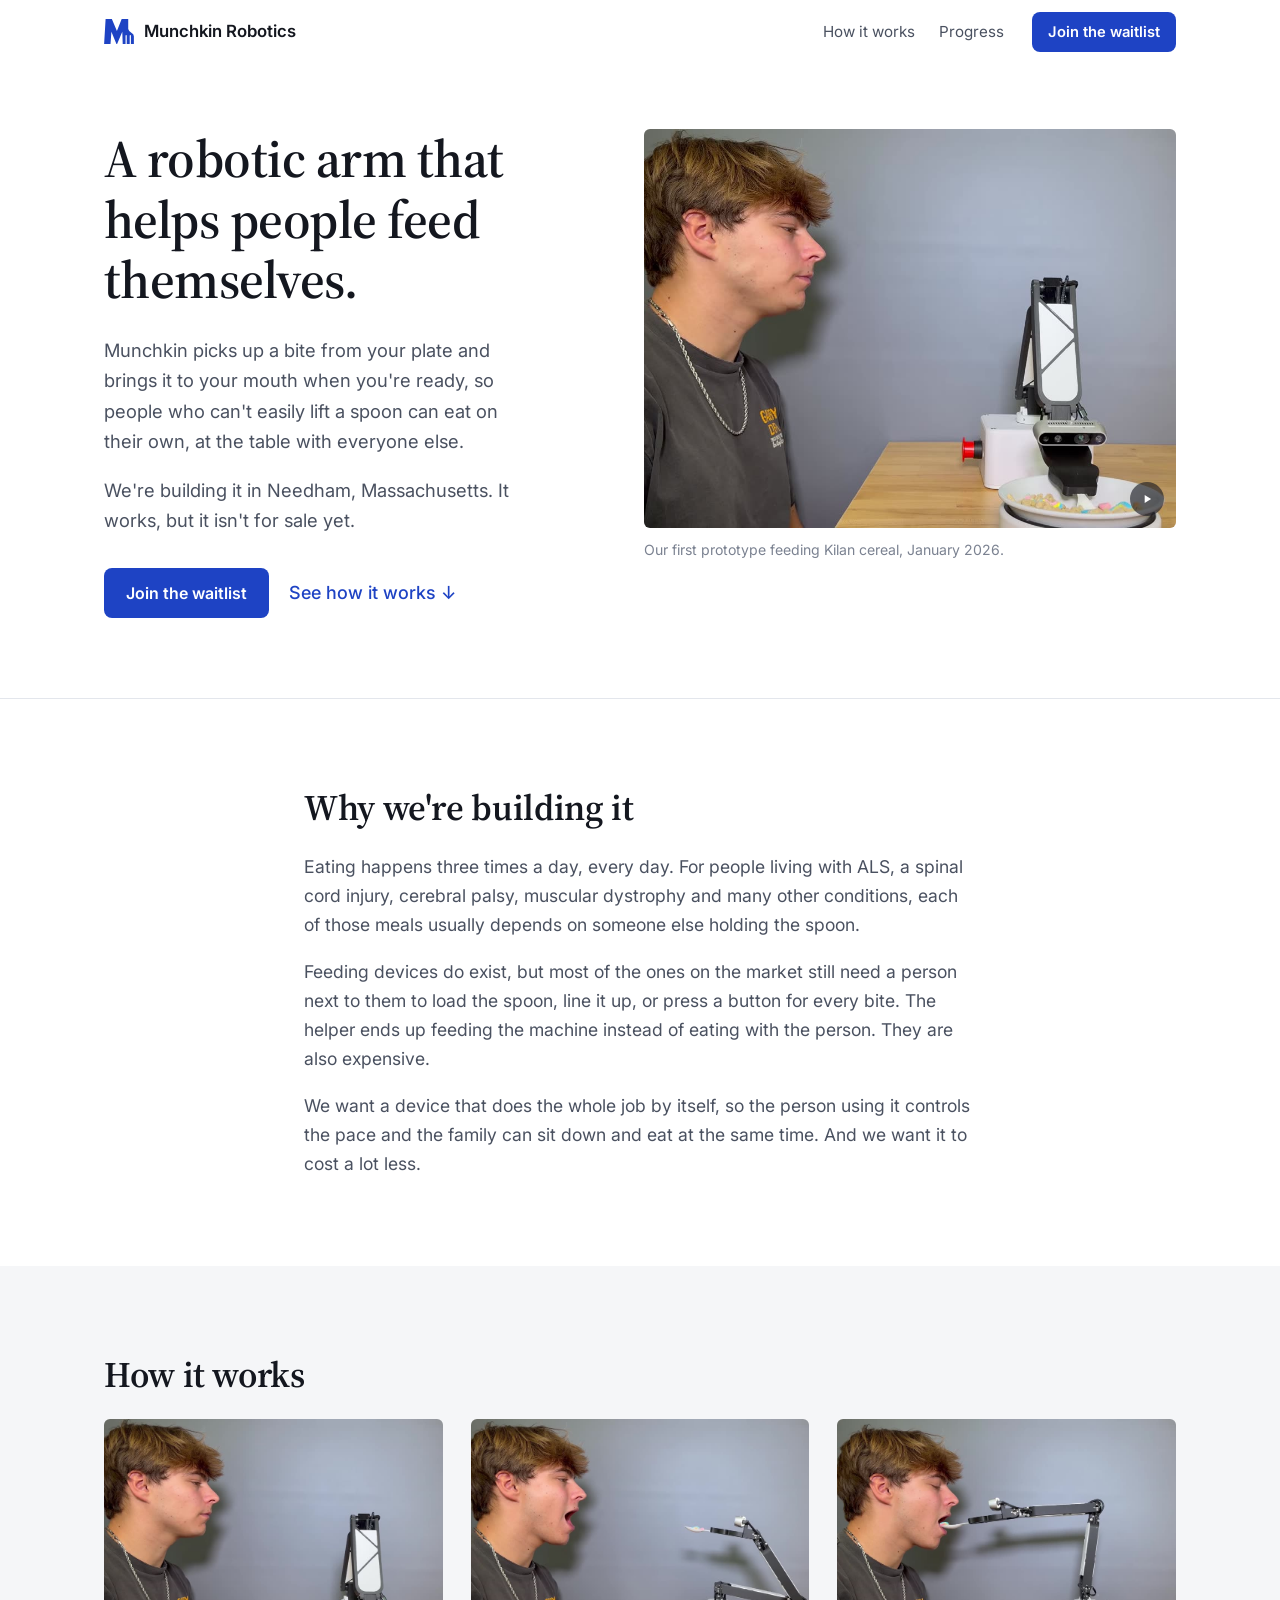
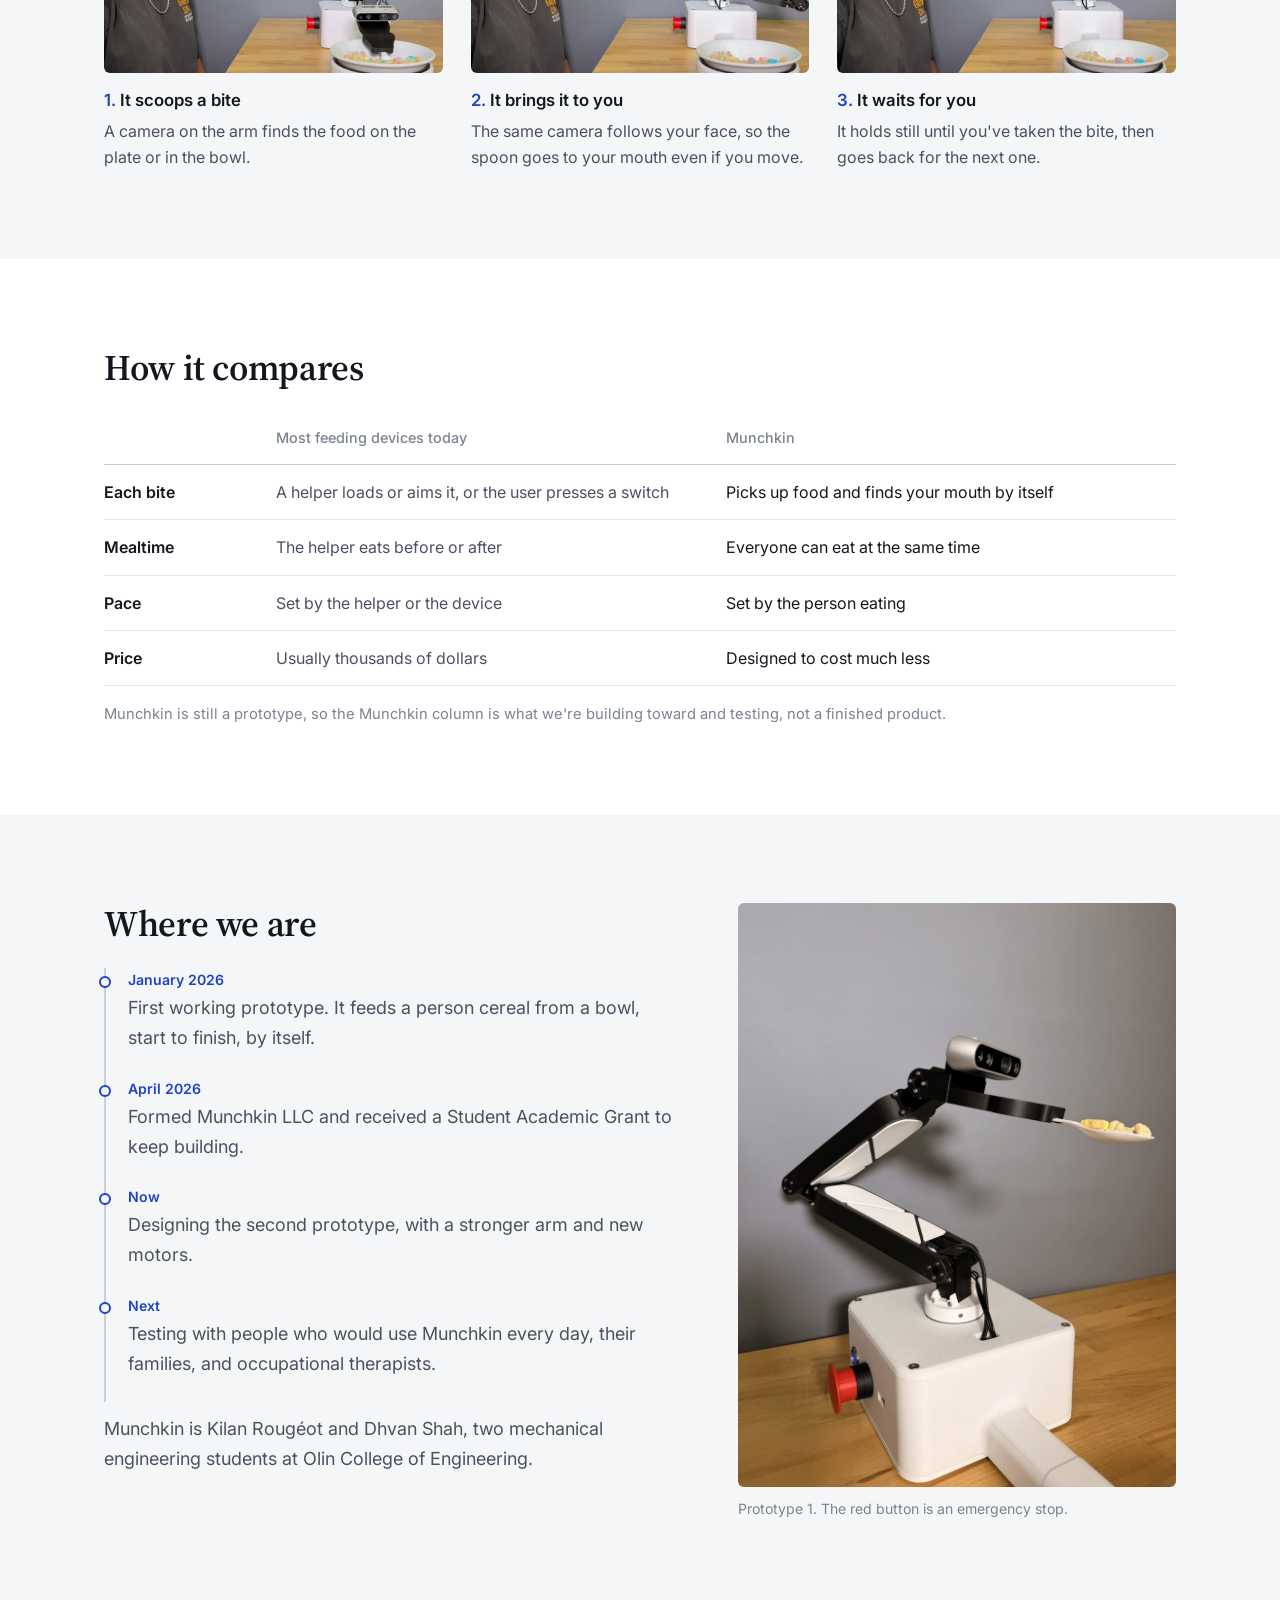
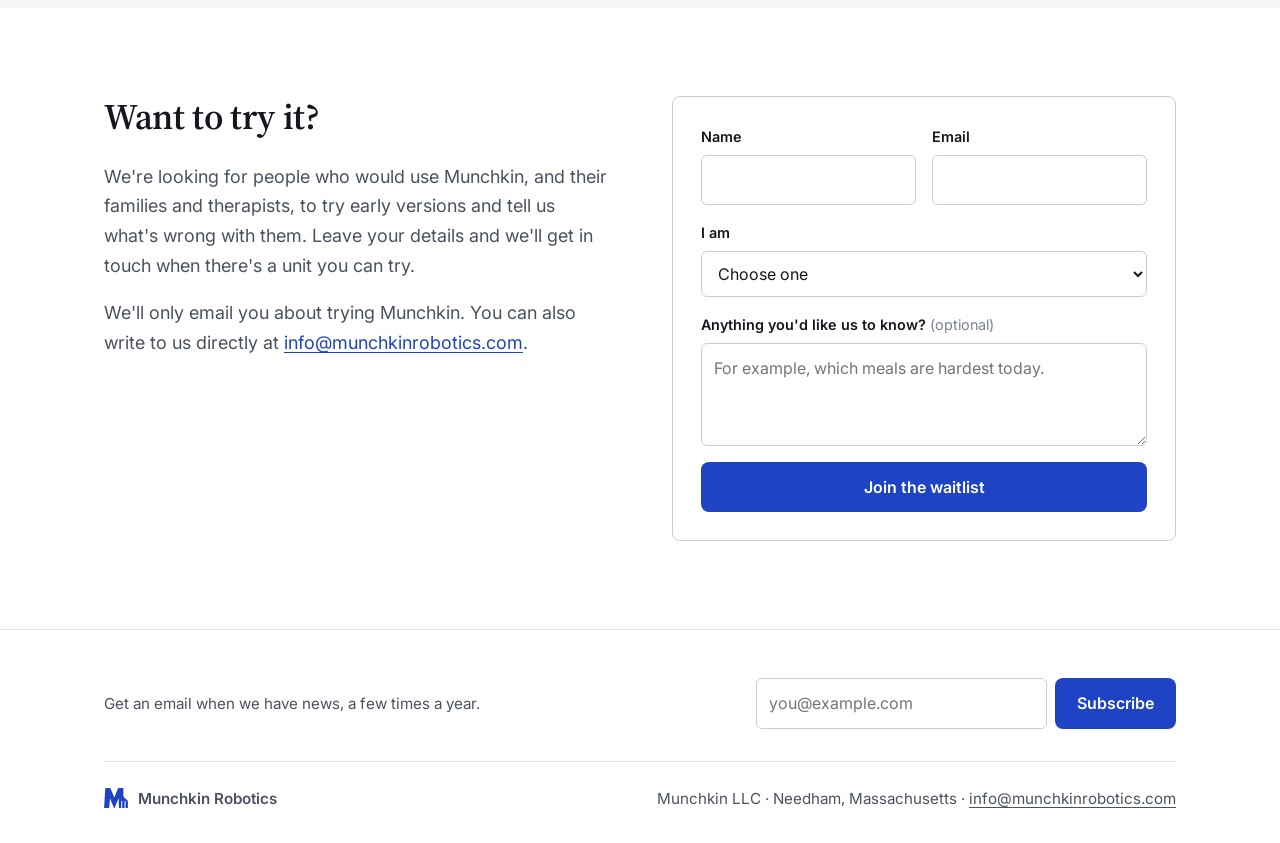
==== web2/index.html @ 0dcb7b95 "Add /web2 preview of the redesigned site for review (noindex) Co-Authored-By: Claude Opus 5.5 <norep" ====
<!DOCTYPE html>
<html lang="en">
<head>
  <meta charset="UTF-8" />
  <meta name="viewport" content="width=device-width, initial-scale=1.0" />
  <title>Munchkin Robotics — a robotic arm that helps people feed themselves</title>
  <meta name="description" content="Munchkin is a robotic feeding arm for people who can't easily lift a spoon. Two Olin College engineers are building it in Needham, MA. Join the waitlist to try an early version." />
  <link rel="canonical" href="https://munchkinrobotics.com/" />
  <meta name="robots" content="noindex, nofollow" />
  <meta name="theme-color" content="#ffffff" />
  <meta name="color-scheme" content="light only" />

  <meta property="og:type" content="website" />
  <meta property="og:site_name" content="Munchkin Robotics" />
  <meta property="og:title" content="Munchkin Robotics" />
  <meta property="og:description" content="A robotic arm that helps people with limited arm and hand movement feed themselves." />
  <meta property="og:url" content="https://munchkinrobotics.com/" />
  <meta property="og:image" content="https://munchkinrobotics.com/media/step-bite.jpg" />
  <meta name="twitter:card" content="summary_large_image" />

  <link rel="icon" type="image/svg+xml" href="../favicon-blue.svg?v=2" />
  <link rel="preconnect" href="https://fonts.googleapis.com" />
  <link rel="preconnect" href="https://fonts.gstatic.com" crossorigin />
  <link href="https://fonts.googleapis.com/css2?family=Inter:wght@400;500;600&family=Source+Serif+4:opsz,wght@8..60,600&display=swap" rel="stylesheet" />
  <link rel="stylesheet" href="styles.css?v=44bf8133" />

  <script type="application/ld+json">
  {
    "@context": "https://schema.org",
    "@type": "Organization",
    "name": "Munchkin Robotics",
    "legalName": "Munchkin LLC",
    "url": "https://munchkinrobotics.com/",
    "logo": "https://munchkinrobotics.com/favicon-blue.svg",
    "email": "info@munchkinrobotics.com",
    "address": { "@type": "PostalAddress", "addressLocality": "Needham", "addressRegion": "MA", "addressCountry": "US" },
    "description": "Munchkin Robotics is building a robotic feeding arm for people with limited arm and hand movement."
  }
  </script>
</head>
<body>
  <a class="skip" href="#main">Skip to content</a>

  <header class="nav" id="nav">
    <div class="wrap nav-inner">
      <a href="#top" class="brand" aria-label="Munchkin Robotics, home">
        <span class="brand-mark" aria-hidden="true"></span>
        <span class="brand-name">Munchkin Robotics</span>
      </a>
      <nav class="nav-links" aria-label="Main">
        <a href="#how">How it works</a>
        <a href="#progress">Progress</a>
      </nav>
      <a href="#waitlist" class="btn btn-primary btn-sm nav-cta">Join the waitlist</a>
      <button class="menu-btn" id="menuBtn" type="button" aria-label="Open menu" aria-expanded="false" aria-controls="mobileMenu">
        <span></span><span></span>
      </button>
    </div>
  </header>
  <div class="mobile-menu" id="mobileMenu" hidden>
    <nav class="wrap" aria-label="Mobile">
      <a href="#how">How it works</a>
      <a href="#progress">Progress</a>
      <a href="#waitlist" class="btn btn-primary btn-block">Join the waitlist</a>
    </nav>
  </div>

  <main id="main">

    <section class="hero" id="top">
      <div class="wrap hero-grid">
        <div class="hero-copy">
          <h1>A robotic arm that helps people feed themselves.</h1>
          <p class="lede">Munchkin picks up a bite from your plate and brings it to your mouth when you're ready, so people who can't easily lift a spoon can eat on their own, at the table with everyone else.</p>
          <p class="lede">We're building it in Needham, Massachusetts. It works, but it isn't for sale yet.</p>
          <div class="hero-actions">
            <a href="#waitlist" class="btn btn-primary">Join the waitlist</a>
            <a href="#how" class="text-link">See how it works &darr;</a>
          </div>
        </div>
        <figure class="hero-media">
          <div class="video-frame">
            <video id="heroVideo" src="../media/hero-loop.mp4" poster="../media/hero-poster.jpg" muted loop playsinline preload="metadata" aria-label="The Munchkin prototype scooping cereal and bringing the spoon to a person's mouth"></video>
            <button class="video-toggle" id="heroToggle" type="button" aria-label="Pause video">
              <svg class="i-pause" width="14" height="14" viewBox="0 0 24 24" aria-hidden="true"><path d="M6 5h4v14H6zM14 5h4v14h-4z" fill="currentColor"/></svg>
              <svg class="i-play" width="14" height="14" viewBox="0 0 24 24" aria-hidden="true"><path d="M8 5v14l11-7z" fill="currentColor"/></svg>
            </button>
          </div>
          <figcaption>Our first prototype feeding Kilan cereal, January 2026.</figcaption>
        </figure>
      </div>
    </section>

    <section class="section section-rule" id="why">
      <div class="wrap prose">
        <h2>Why we're building it</h2>
        <p>Eating happens three times a day, every day. For people living with ALS, a spinal cord injury, cerebral palsy, muscular dystrophy and many other conditions, each of those meals usually depends on someone else holding the spoon.</p>
        <p>Feeding devices do exist, but most of the ones on the market still need a person next to them to load the spoon, line it up, or press a button for every bite. The helper ends up feeding the machine instead of eating with the person. They are also expensive.</p>
        <p>We want a device that does the whole job by itself, so the person using it controls the pace and the family can sit down and eat at the same time. And we want it to cost a lot less.</p>
      </div>
    </section>

    <section class="section section-soft" id="how">
      <div class="wrap">
        <h2>How it works</h2>
        <ol class="steps">
          <li>
            <img src="../media/step-scoop.jpg" width="900" height="675" loading="lazy" alt="The arm folded over the bowl with the spoon in the cereal." />
            <h3>It scoops a bite</h3>
            <p>A camera on the arm finds the food on the plate or in the bowl.</p>
          </li>
          <li>
            <img src="../media/step-bring.jpg" width="900" height="675" loading="lazy" alt="The arm unfolding and raising the spoon toward the person's open mouth." />
            <h3>It brings it to you</h3>
            <p>The same camera follows your face, so the spoon goes to your mouth even if you move.</p>
          </li>
          <li>
            <img src="../media/step-bite.jpg" width="900" height="675" loading="lazy" alt="The spoon held at the person's mouth while they take the bite." />
            <h3>It waits for you</h3>
            <p>It holds still until you've taken the bite, then goes back for the next one.</p>
          </li>
        </ol>
      </div>
    </section>

    <section class="section" id="compare">
      <div class="wrap">
        <h2>How it compares</h2>
        <div class="table-wrap">
          <table class="compare">
            <thead>
              <tr><th scope="col"></th><th scope="col">Most feeding devices today</th><th scope="col">Munchkin</th></tr>
            </thead>
            <tbody>
              <tr><th scope="row">Each bite</th><td data-label="Today">A helper loads or aims it, or the user presses a switch</td><td data-label="Munchkin">Picks up food and finds your mouth by itself</td></tr>
              <tr><th scope="row">Mealtime</th><td data-label="Today">The helper eats before or after</td><td data-label="Munchkin">Everyone can eat at the same time</td></tr>
              <tr><th scope="row">Pace</th><td data-label="Today">Set by the helper or the device</td><td data-label="Munchkin">Set by the person eating</td></tr>
              <tr><th scope="row">Price</th><td data-label="Today">Usually thousands of dollars</td><td data-label="Munchkin">Designed to cost much less</td></tr>
            </tbody>
          </table>
        </div>
        <p class="note">Munchkin is still a prototype, so the Munchkin column is what we're building toward and testing, not a finished product.</p>
      </div>
    </section>

    <section class="section section-soft" id="progress">
      <div class="wrap progress-grid">
        <div>
          <h2>Where we are</h2>
          <ul class="timeline">
            <li><span class="when">January 2026</span><span class="what">First working prototype. It feeds a person cereal from a bowl, start to finish, by itself.</span></li>
            <li><span class="when">April 2026</span><span class="what">Formed Munchkin LLC and received a Student Academic Grant to keep building.</span></li>
            <li><span class="when">Now</span><span class="what">Designing the second prototype, with a stronger arm and new motors.</span></li>
            <li><span class="when">Next</span><span class="what">Testing with people who would use Munchkin every day, their families, and occupational therapists.</span></li>
          </ul>
          <p class="who">Munchkin is Kilan Rougéot and Dhvan Shah, two mechanical engineering students at Olin College of Engineering.</p>
        </div>
        <figure class="progress-photo">
          <img src="../media/prototype-1.jpg" width="900" height="1200" loading="lazy" alt="The first Munchkin prototype: a white base with a red stop button and a black folding arm holding a spoon of cereal." />
          <figcaption>Prototype 1. The red button is an emergency stop.</figcaption>
        </figure>
      </div>
    </section>

    <section class="section" id="waitlist">
      <div class="wrap waitlist-grid">
        <div class="waitlist-copy">
          <h2>Want to try it?</h2>
          <p>We're looking for people who would use Munchkin, and their families and therapists, to try early versions and tell us what's wrong with them. Leave your details and we'll get in touch when there's a unit you can try.</p>
          <p>We'll only email you about trying Munchkin. You can also write to us directly at <a href="mailto:info@munchkinrobotics.com">info@munchkinrobotics.com</a>.</p>
        </div>
        <form class="form form-card js-form" action="https://formspree.io/f/xoevbzvy" method="POST" data-success="Thanks, you're on the list. We'll be in touch when there's a unit you can try.">
          <input type="hidden" name="form" value="Waitlist" />
          <input type="hidden" name="_subject" value="Munchkin waitlist signup" />
          <input type="text" name="_gotcha" class="hp" tabindex="-1" autocomplete="off" aria-hidden="true" />
          <div class="field-row">
            <div class="field">
              <label for="wl-name">Name</label>
              <input id="wl-name" name="name" type="text" autocomplete="name" required />
            </div>
            <div class="field">
              <label for="wl-email">Email</label>
              <input id="wl-email" name="email" type="email" autocomplete="email" required />
            </div>
          </div>
          <div class="field">
            <label for="wl-role">I am</label>
            <select id="wl-role" name="role" required>
              <option value="" disabled selected>Choose one</option>
              <option>Someone who would use Munchkin</option>
              <option>A family member or caregiver</option>
              <option>A clinician or therapist</option>
              <option>Other</option>
            </select>
          </div>
          <div class="field">
            <label for="wl-note">Anything you'd like us to know? <span class="optional">(optional)</span></label>
            <textarea id="wl-note" name="note" rows="3" placeholder="For example, which meals are hardest today."></textarea>
          </div>
          <button type="submit" class="btn btn-primary btn-block">Join the waitlist</button>
          <p class="form-error" role="alert" hidden>Something went wrong. Please try again, or email us at <a href="mailto:info@munchkinrobotics.com">info@munchkinrobotics.com</a>.</p>
        </form>
      </div>
    </section>

  </main>

  <footer class="footer">
    <div class="wrap">
      <div class="newsletter">
        <p class="newsletter-text">Get an email when we have news, a few times a year.</p>
        <form class="newsletter-form js-form" action="https://formspree.io/f/mgavqbvd" method="POST" data-success="Thanks, you're subscribed.">
          <input type="hidden" name="form" value="Newsletter" />
          <input type="hidden" name="_subject" value="Munchkin newsletter signup" />
          <input type="text" name="_gotcha" class="hp" tabindex="-1" autocomplete="off" aria-hidden="true" />
          <label for="nl-email" class="sr-only">Email address</label>
          <input id="nl-email" name="email" type="email" autocomplete="email" placeholder="you@example.com" required />
          <button type="submit" class="btn btn-primary">Subscribe</button>
          <p class="form-error" role="alert" hidden>Something went wrong. Please try again.</p>
        </form>
      </div>
      <div class="footer-bottom">
        <a href="#top" class="brand brand-footer" aria-label="Back to top">
          <span class="brand-mark" aria-hidden="true"></span>
          <span class="brand-name">Munchkin Robotics</span>
        </a>
        <p>Munchkin LLC &middot; Needham, Massachusetts &middot; <a href="mailto:info@munchkinrobotics.com">info@munchkinrobotics.com</a></p>
      </div>
    </div>
  </footer>

  <script src="script.js?v=1e1c16ef"></script>
</body>
</html>
---- web2/styles.css ----
/* Munchkin Robotics: plain, editorial, one blue */

:root {
  --bg: #ffffff;
  --bg-soft: #f5f6f8;
  --ink: #14171f;
  --ink-dim: #4a5160;
  --ink-faint: #7b8291;
  --blue: #1e43c4;
  --blue-hover: #18379f;
  --line: #e3e6ec;
  --line-strong: #c9ced8;
  --wrap: 1120px;
  --serif: "Source Serif 4", Georgia, "Times New Roman", serif;
  color-scheme: light;
}

*, *::before, *::after { box-sizing: border-box; }
html { scroll-behavior: smooth; scroll-padding-top: 72px; }
@media (prefers-reduced-motion: reduce) { html { scroll-behavior: auto; } }

body {
  margin: 0; background: var(--bg); color: var(--ink);
  font-family: Inter, system-ui, -apple-system, "Segoe UI", Roboto, sans-serif;
  font-size: 18px; line-height: 1.65; -webkit-font-smoothing: antialiased;
}
img, video { display: block; max-width: 100%; height: auto; }
a { color: var(--blue); text-underline-offset: 3px; }
p { margin: 0 0 1em; }
p:last-child { margin-bottom: 0; }
h1, h2, h3 { margin: 0; font-weight: 600; color: var(--ink); }
h1, h2 { font-family: var(--serif); letter-spacing: -0.01em; line-height: 1.15; }
h1 { font-size: clamp(2.2rem, 4.4vw, 3.3rem); margin-bottom: 24px; }
h2 { font-size: clamp(1.7rem, 3vw, 2.25rem); margin-bottom: 24px; }
h3 { font-size: 1.05rem; line-height: 1.35; margin: 16px 0 6px; }

.wrap { max-width: var(--wrap); margin: 0 auto; padding: 0 24px; }
@media (max-width: 600px) { .wrap { padding: 0 16px; } }

.hp { display: none !important; }
.sr-only { position: absolute !important; width: 1px; height: 1px; overflow: hidden; clip: rect(0 0 0 0); white-space: nowrap; }
.skip { position: absolute; left: 16px; top: -60px; z-index: 100; background: var(--blue); color: #fff; padding: 10px 16px; border-radius: 6px; }
.skip:focus { top: 12px; }
:focus-visible { outline: 3px solid var(--blue); outline-offset: 3px; border-radius: 4px; }

/* Buttons */
.btn {
  display: inline-flex; align-items: center; justify-content: center;
  padding: 12px 22px; border-radius: 8px; border: 0;
  font: inherit; font-size: 1rem; font-weight: 600; text-decoration: none; white-space: nowrap;
  cursor: pointer; transition: background .15s;
}
.btn-primary { background: var(--blue); color: #fff; }
.btn-primary:hover { background: var(--blue-hover); }
.btn-sm { padding: 8px 16px; font-size: .92rem; }
.btn-block { width: 100%; }
.btn[disabled] { opacity: .6; cursor: progress; }
.text-link { font-weight: 500; text-decoration: none; }
.text-link:hover { text-decoration: underline; }

/* Nav */
.nav { position: sticky; top: 0; z-index: 50; background: rgba(255, 255, 255, .94); border-bottom: 1px solid transparent; transition: border-color .2s; }
.nav.scrolled { border-bottom-color: var(--line); }
.nav-inner { display: flex; align-items: center; gap: 28px; height: 64px; }
.nav-links { display: flex; gap: 24px; margin-left: auto; }
.nav-links a { color: var(--ink-dim); text-decoration: none; font-size: .95rem; white-space: nowrap; }
.nav-links a:hover { color: var(--ink); }
@media (max-width: 760px) { .nav-links { display: none; } .nav-cta { margin-left: auto; } }
.brand { display: inline-flex; align-items: center; gap: 10px; color: var(--ink); text-decoration: none; }
.brand-mark { width: 30px; height: 25px; background: var(--blue); -webkit-mask: url(../logo.svg?v=2) center / contain no-repeat; mask: url(../logo.svg?v=2) center / contain no-repeat; }
.brand-name { font-weight: 600; font-size: 1.05rem; white-space: nowrap; }

/* Hero */
.hero { padding: 64px 0 80px; }
.hero-grid { display: grid; grid-template-columns: 1fr 1.1fr; gap: 56px; align-items: start; }
.lede { font-size: 1.15rem; color: var(--ink-dim); max-width: 36ch; }
.hero-actions { display: flex; flex-wrap: wrap; align-items: center; gap: 20px; margin-top: 32px; }
.hero-media { margin: 0; }
.video-frame { position: relative; border-radius: 6px; overflow: hidden; background: var(--bg-soft); aspect-ratio: 4 / 3; }
.video-frame video { width: 100%; height: 100%; object-fit: cover; }
figcaption { font-size: .88rem; color: var(--ink-faint); margin-top: 10px; }
.video-toggle {
  position: absolute; right: 12px; bottom: 12px; width: 34px; height: 34px; border-radius: 50%; border: 0;
  display: grid; place-items: center; cursor: pointer; background: rgba(20, 23, 31, .6); color: #fff;
}
.video-toggle .i-play { display: none; }
.video-toggle.paused .i-play { display: block; }
.video-toggle.paused .i-pause { display: none; }
@media (max-width: 900px) {
  .hero { padding: 32px 0 56px; }
  .hero-grid { grid-template-columns: 1fr; gap: 32px; }
  .lede { max-width: none; }
}

/* Sections */
.section { padding: 88px 0; }
.section-soft { background: var(--bg-soft); }
.section-rule { border-top: 1px solid var(--line); }
.prose { max-width: 720px; }
.prose p { color: var(--ink-dim); font-size: 1.1rem; }
.note { font-size: .92rem; color: var(--ink-faint); margin-top: 16px; }
@media (max-width: 600px) { .section { padding: 60px 0; } }

/* Steps */
.steps { list-style: none; margin: 0; padding: 0; display: grid; grid-template-columns: repeat(3, 1fr); gap: 28px; counter-reset: step; }
.steps li { counter-increment: step; }
.steps img { border-radius: 6px; aspect-ratio: 4 / 3; object-fit: cover; width: 100%; }
.steps h3::before { content: counter(step) ". "; color: var(--blue); }
.steps p { color: var(--ink-dim); font-size: 1rem; }
@media (max-width: 860px) { .steps { grid-template-columns: 1fr; gap: 36px; } }

/* Comparison table */
.table-wrap { overflow-x: auto; }
.compare { width: 100%; border-collapse: collapse; font-size: 1rem; min-width: 560px; }
.compare th, .compare td { text-align: left; vertical-align: top; padding: 14px 16px 14px 0; border-bottom: 1px solid var(--line); }
.compare thead th { font-size: .9rem; color: var(--ink-faint); font-weight: 500; border-bottom-color: var(--line-strong); }
.compare tbody th { font-weight: 600; width: 16%; }
.compare td { color: var(--ink-dim); width: 42%; }
.compare td:last-child { color: var(--ink); }

/* Progress */
.progress-grid { display: grid; grid-template-columns: 1.3fr 1fr; gap: 64px; align-items: start; }
.timeline { list-style: none; margin: 0; padding: 0; border-left: 2px solid var(--line-strong); }
.timeline li { display: grid; gap: 2px; padding: 0 0 24px 22px; position: relative; }
.timeline li::before { content: ""; position: absolute; left: -7px; top: 8px; width: 12px; height: 12px; border-radius: 50%; background: var(--bg-soft); border: 2px solid var(--blue); }
.timeline .when { font-size: .88rem; font-weight: 600; color: var(--blue); }
.timeline .what { color: var(--ink-dim); }
.who { margin-top: 12px; color: var(--ink-dim); }
.progress-photo { margin: 0; }
.progress-photo img { border-radius: 6px; width: 100%; }
@media (max-width: 860px) { .progress-grid { grid-template-columns: 1fr; gap: 40px; } .progress-photo { max-width: 420px; } }

/* Waitlist */
.waitlist-grid { display: grid; grid-template-columns: 1fr 1fr; gap: 64px; align-items: start; }
.waitlist-copy p { color: var(--ink-dim); }
.form-card { border: 1px solid var(--line-strong); border-radius: 8px; padding: 28px; }
@media (max-width: 860px) { .waitlist-grid { grid-template-columns: 1fr; gap: 32px; } }
@media (max-width: 600px) { .form-card { padding: 20px 16px; } }

/* Forms */
.form { display: grid; gap: 16px; }
.field-row { display: grid; grid-template-columns: 1fr 1fr; gap: 16px; }
@media (max-width: 600px) { .field-row { grid-template-columns: 1fr; } }
.field { display: grid; gap: 6px; }
.field label { font-size: .9rem; font-weight: 600; }
.optional { font-weight: 400; color: var(--ink-faint); }
.form input:not(.hp), .form select, .form textarea, .newsletter-form input[type="email"] {
  width: 100%; font: inherit; font-size: 1rem; color: var(--ink); background: #fff;
  border: 1px solid var(--line-strong); border-radius: 6px; padding: 11px 12px;
}
.form textarea { resize: vertical; min-height: 90px; }
.form input:focus, .form select:focus, .form textarea:focus, .newsletter-form input:focus { outline: 2px solid var(--blue); outline-offset: 0; border-color: var(--blue); }
.form-error { color: #c62f2f; font-size: .95rem; }
.form-success { padding: 12px 0; }
.form-success svg { color: var(--blue); margin-bottom: 10px; }
.form-success p { font-weight: 500; }

/* Footer */
.footer { border-top: 1px solid var(--line); padding: 48px 0 32px; color: var(--ink-dim); font-size: .95rem; }
.newsletter { display: flex; flex-wrap: wrap; align-items: center; justify-content: space-between; gap: 16px 32px; padding-bottom: 32px; border-bottom: 1px solid var(--line); }
.newsletter-text { margin: 0; }
.newsletter-form { display: flex; gap: 8px; flex: 0 1 420px; flex-wrap: wrap; }
.newsletter-form input[type="email"] { flex: 1 1 200px; min-width: 0; }
.newsletter-form .form-error { flex-basis: 100%; }
.newsletter-form .form-success svg { display: none; }
.footer-bottom { display: flex; flex-wrap: wrap; justify-content: space-between; align-items: center; gap: 12px; padding-top: 24px; }
.footer-bottom p { margin: 0; }
.footer-bottom a { color: var(--ink-dim); }
.brand-footer .brand-name { font-size: .95rem; }
.brand-footer .brand-mark { width: 24px; height: 20px; }
@media (max-width: 600px) { .newsletter-form { flex-basis: 100%; } }
/* Mobile menu (phones only) */
.menu-btn, .mobile-menu { display: none; }

@media (max-width: 640px) {
  .nav-cta { display: none; }
  .nav-inner { height: 60px; gap: 12px; }
  .brand-name { white-space: nowrap; font-size: 1.05rem; }
  .brand-mark { width: 28px; height: 24px; }

  .menu-btn {
    display: grid; place-content: center; gap: 6px; margin-left: auto;
    width: 44px; height: 44px; margin-right: -8px;
    background: none; border: 0; cursor: pointer; color: var(--ink);
  }
  .menu-btn span {
    display: block; width: 22px; height: 2px; border-radius: 2px; background: currentColor;
    transition: transform .2s;
  }
  .menu-btn[aria-expanded="true"] span:first-child { transform: translateY(4px) rotate(45deg); }
  .menu-btn[aria-expanded="true"] span:last-child { transform: translateY(-4px) rotate(-45deg); }

  .mobile-menu:not([hidden]) {
    display: block; position: fixed; inset: 60px 0 0; z-index: 49;
    background: var(--bg); border-top: 1px solid var(--line);
    overflow-y: auto; animation: menu-in .18s ease-out;
  }
  .mobile-menu nav { display: grid; padding-top: 8px; padding-bottom: 32px; }
  .mobile-menu nav a:not(.btn) {
    color: var(--ink); text-decoration: none; font-size: 1.35rem; font-weight: 600;
    letter-spacing: -0.01em; padding: 18px 0; border-bottom: 1px solid var(--line);
  }
  .mobile-menu .btn { margin-top: 28px; padding: 16px 24px; }
  body.menu-open { overflow: hidden; }

}
@keyframes menu-in { from { opacity: 0; transform: translateY(-6px); } }
@media (prefers-reduced-motion: reduce) { .mobile-menu:not([hidden]) { animation: none; } .menu-btn span { transition: none; } }
@media (max-width: 600px) {
  body { font-size: 17px; }
  .hero-actions .btn { width: 100%; padding: 15px 22px; }
}
@media (max-width: 600px) {
  .compare { min-width: 0; }
  .compare thead { display: none; }
  .compare tr { display: block; padding: 14px 0; border-bottom: 1px solid var(--line); }
  .compare th, .compare td, .compare tbody th { display: block; width: auto; border: 0; padding: 2px 0; }
  .compare td::before { content: attr(data-label) ": "; font-weight: 600; color: var(--ink-faint); }
}
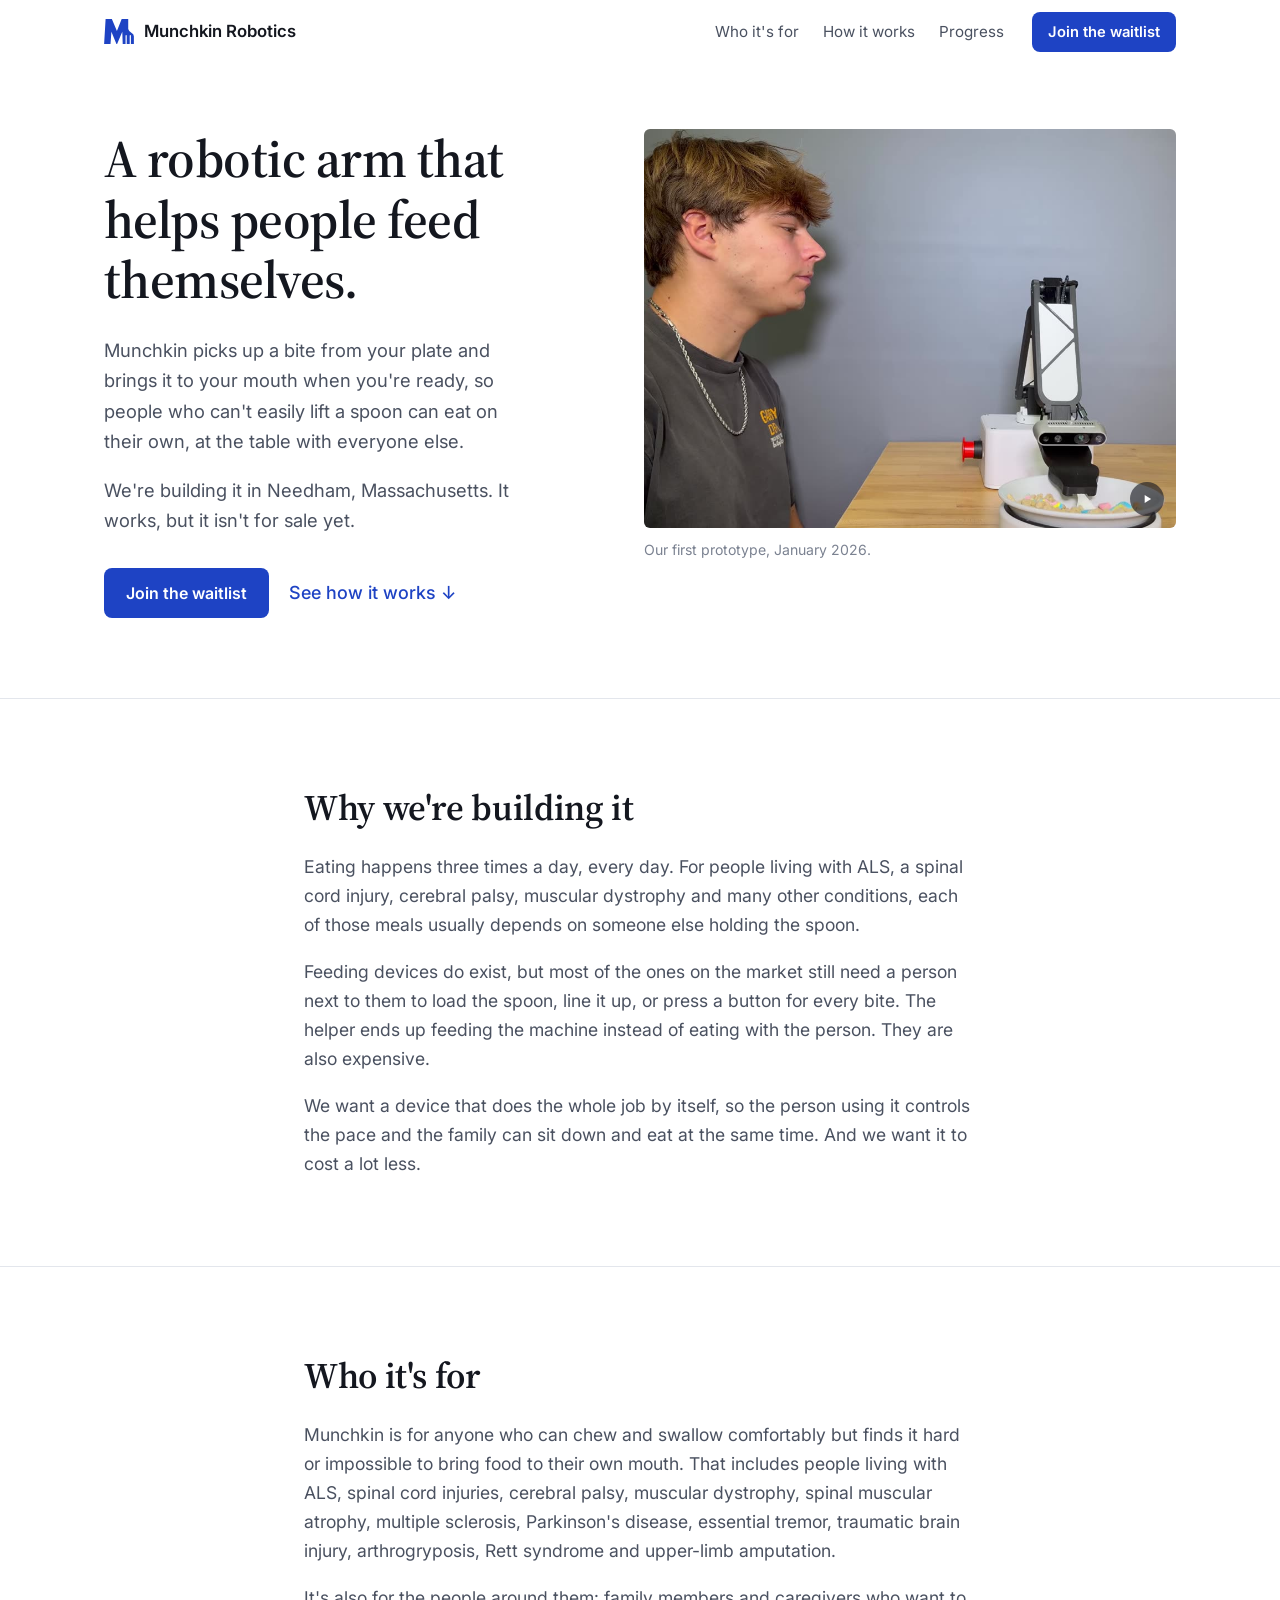
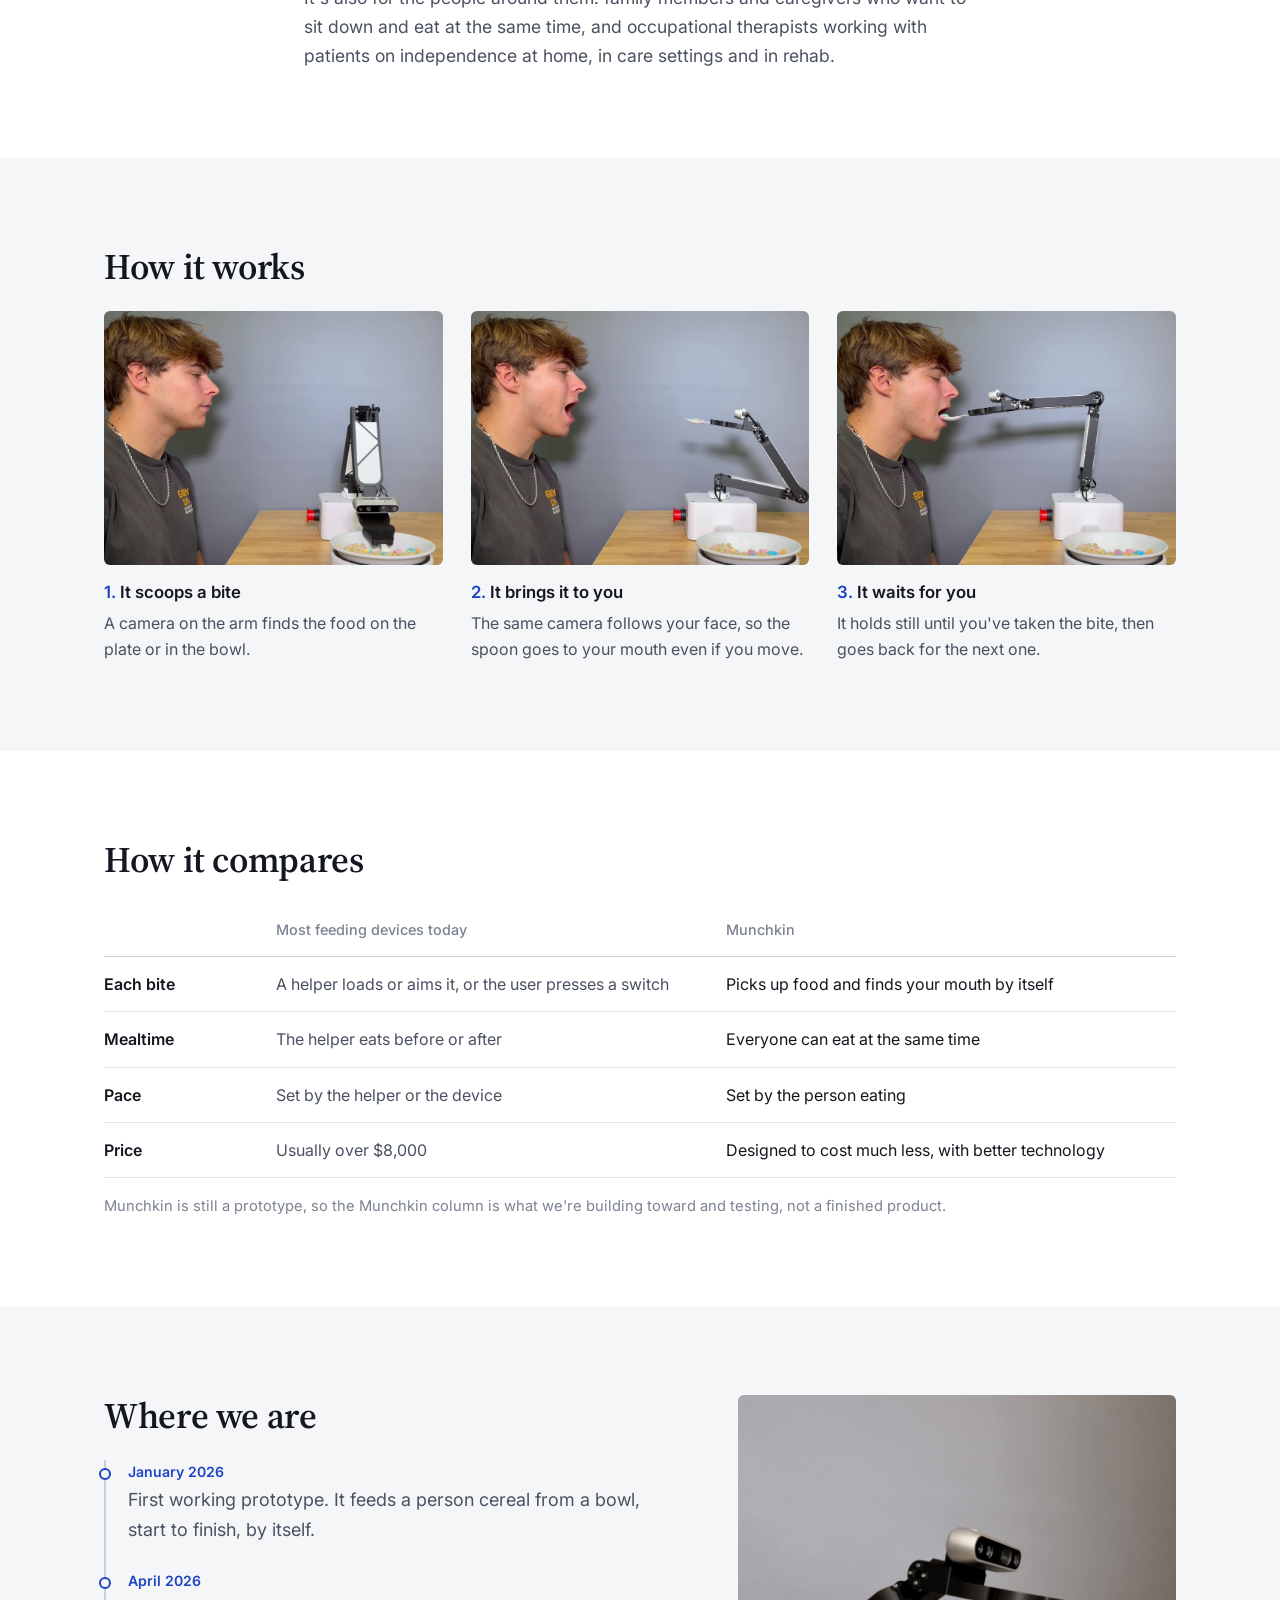
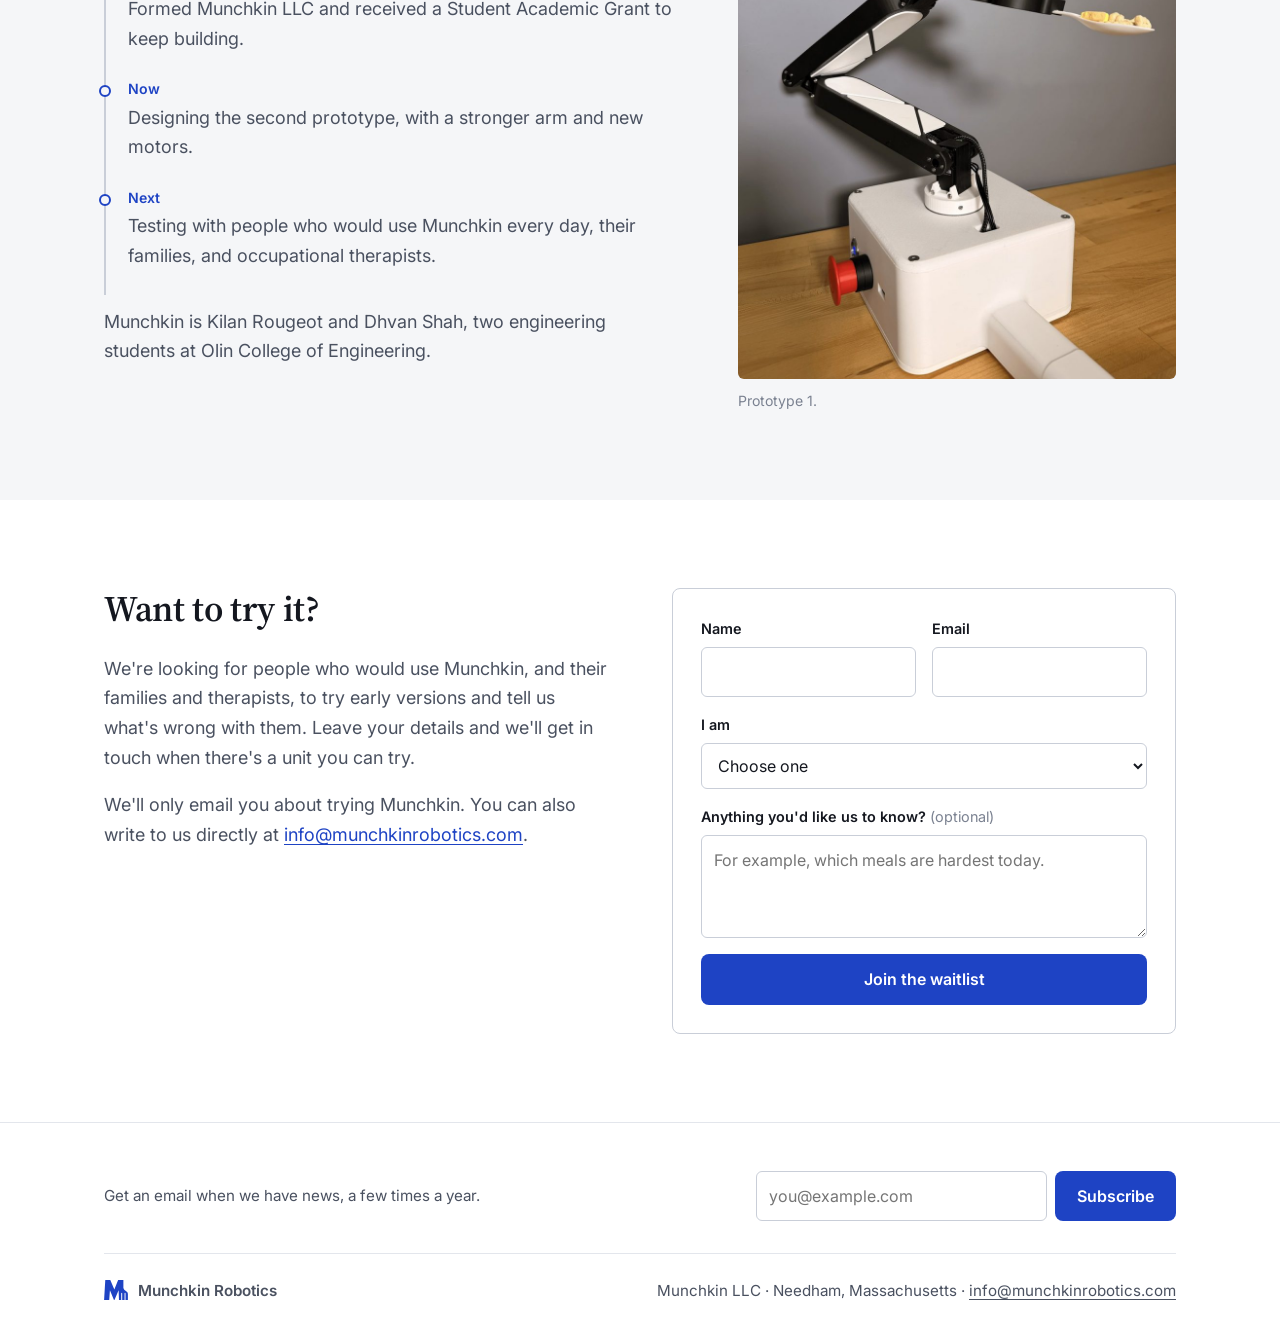
==== commit 0b33ea95: "web2: who it's for section, plainer captions, name fix, price row Co-Authored-By: Claude Opus 5.5 <n" ====
--- a/web2/index.html
+++ b/web2/index.html
@@ -48,6 +48,7 @@
         <span class="brand-name">Munchkin Robotics</span>
       </a>
       <nav class="nav-links" aria-label="Main">
+        <a href="#who">Who it's for</a>
         <a href="#how">How it works</a>
         <a href="#progress">Progress</a>
       </nav>
@@ -59,6 +60,7 @@
   </header>
   <div class="mobile-menu" id="mobileMenu" hidden>
     <nav class="wrap" aria-label="Mobile">
+      <a href="#who">Who it's for</a>
       <a href="#how">How it works</a>
       <a href="#progress">Progress</a>
       <a href="#waitlist" class="btn btn-primary btn-block">Join the waitlist</a>
@@ -86,7 +88,7 @@
               <svg class="i-play" width="14" height="14" viewBox="0 0 24 24" aria-hidden="true"><path d="M8 5v14l11-7z" fill="currentColor"/></svg>
             </button>
           </div>
-          <figcaption>Our first prototype feeding Kilan cereal, January 2026.</figcaption>
+          <figcaption>Our first prototype, January 2026.</figcaption>
         </figure>
       </div>
     </section>
@@ -97,6 +99,14 @@
         <p>Eating happens three times a day, every day. For people living with ALS, a spinal cord injury, cerebral palsy, muscular dystrophy and many other conditions, each of those meals usually depends on someone else holding the spoon.</p>
         <p>Feeding devices do exist, but most of the ones on the market still need a person next to them to load the spoon, line it up, or press a button for every bite. The helper ends up feeding the machine instead of eating with the person. They are also expensive.</p>
         <p>We want a device that does the whole job by itself, so the person using it controls the pace and the family can sit down and eat at the same time. And we want it to cost a lot less.</p>
+      </div>
+    </section>
+
+    <section class="section section-rule" id="who">
+      <div class="wrap prose">
+        <h2>Who it's for</h2>
+        <p>Munchkin is for anyone who can chew and swallow comfortably but finds it hard or impossible to bring food to their own mouth. That includes people living with ALS, spinal cord injuries, cerebral palsy, muscular dystrophy, spinal muscular atrophy, multiple sclerosis, Parkinson's disease, essential tremor, traumatic brain injury, arthrogryposis, Rett syndrome and upper-limb amputation.</p>
+        <p>It's also for the people around them: family members and caregivers who want to sit down and eat at the same time, and occupational therapists working with patients on independence at home, in care settings and in rehab.</p>
       </div>
     </section>
 
@@ -135,7 +145,7 @@
               <tr><th scope="row">Each bite</th><td data-label="Today">A helper loads or aims it, or the user presses a switch</td><td data-label="Munchkin">Picks up food and finds your mouth by itself</td></tr>
               <tr><th scope="row">Mealtime</th><td data-label="Today">The helper eats before or after</td><td data-label="Munchkin">Everyone can eat at the same time</td></tr>
               <tr><th scope="row">Pace</th><td data-label="Today">Set by the helper or the device</td><td data-label="Munchkin">Set by the person eating</td></tr>
-              <tr><th scope="row">Price</th><td data-label="Today">Usually thousands of dollars</td><td data-label="Munchkin">Designed to cost much less</td></tr>
+              <tr><th scope="row">Price</th><td data-label="Today">Usually over $8,000</td><td data-label="Munchkin">Designed to cost much less, with better technology</td></tr>
             </tbody>
           </table>
         </div>
@@ -153,11 +163,11 @@
             <li><span class="when">Now</span><span class="what">Designing the second prototype, with a stronger arm and new motors.</span></li>
             <li><span class="when">Next</span><span class="what">Testing with people who would use Munchkin every day, their families, and occupational therapists.</span></li>
           </ul>
-          <p class="who">Munchkin is Kilan Rougéot and Dhvan Shah, two mechanical engineering students at Olin College of Engineering.</p>
+          <p class="who">Munchkin is Kilan Rougeot and Dhvan Shah, two engineering students at Olin College of Engineering.</p>
         </div>
         <figure class="progress-photo">
           <img src="../media/prototype-1.jpg" width="900" height="1200" loading="lazy" alt="The first Munchkin prototype: a white base with a red stop button and a black folding arm holding a spoon of cereal." />
-          <figcaption>Prototype 1. The red button is an emergency stop.</figcaption>
+          <figcaption>Prototype 1.</figcaption>
         </figure>
       </div>
     </section>
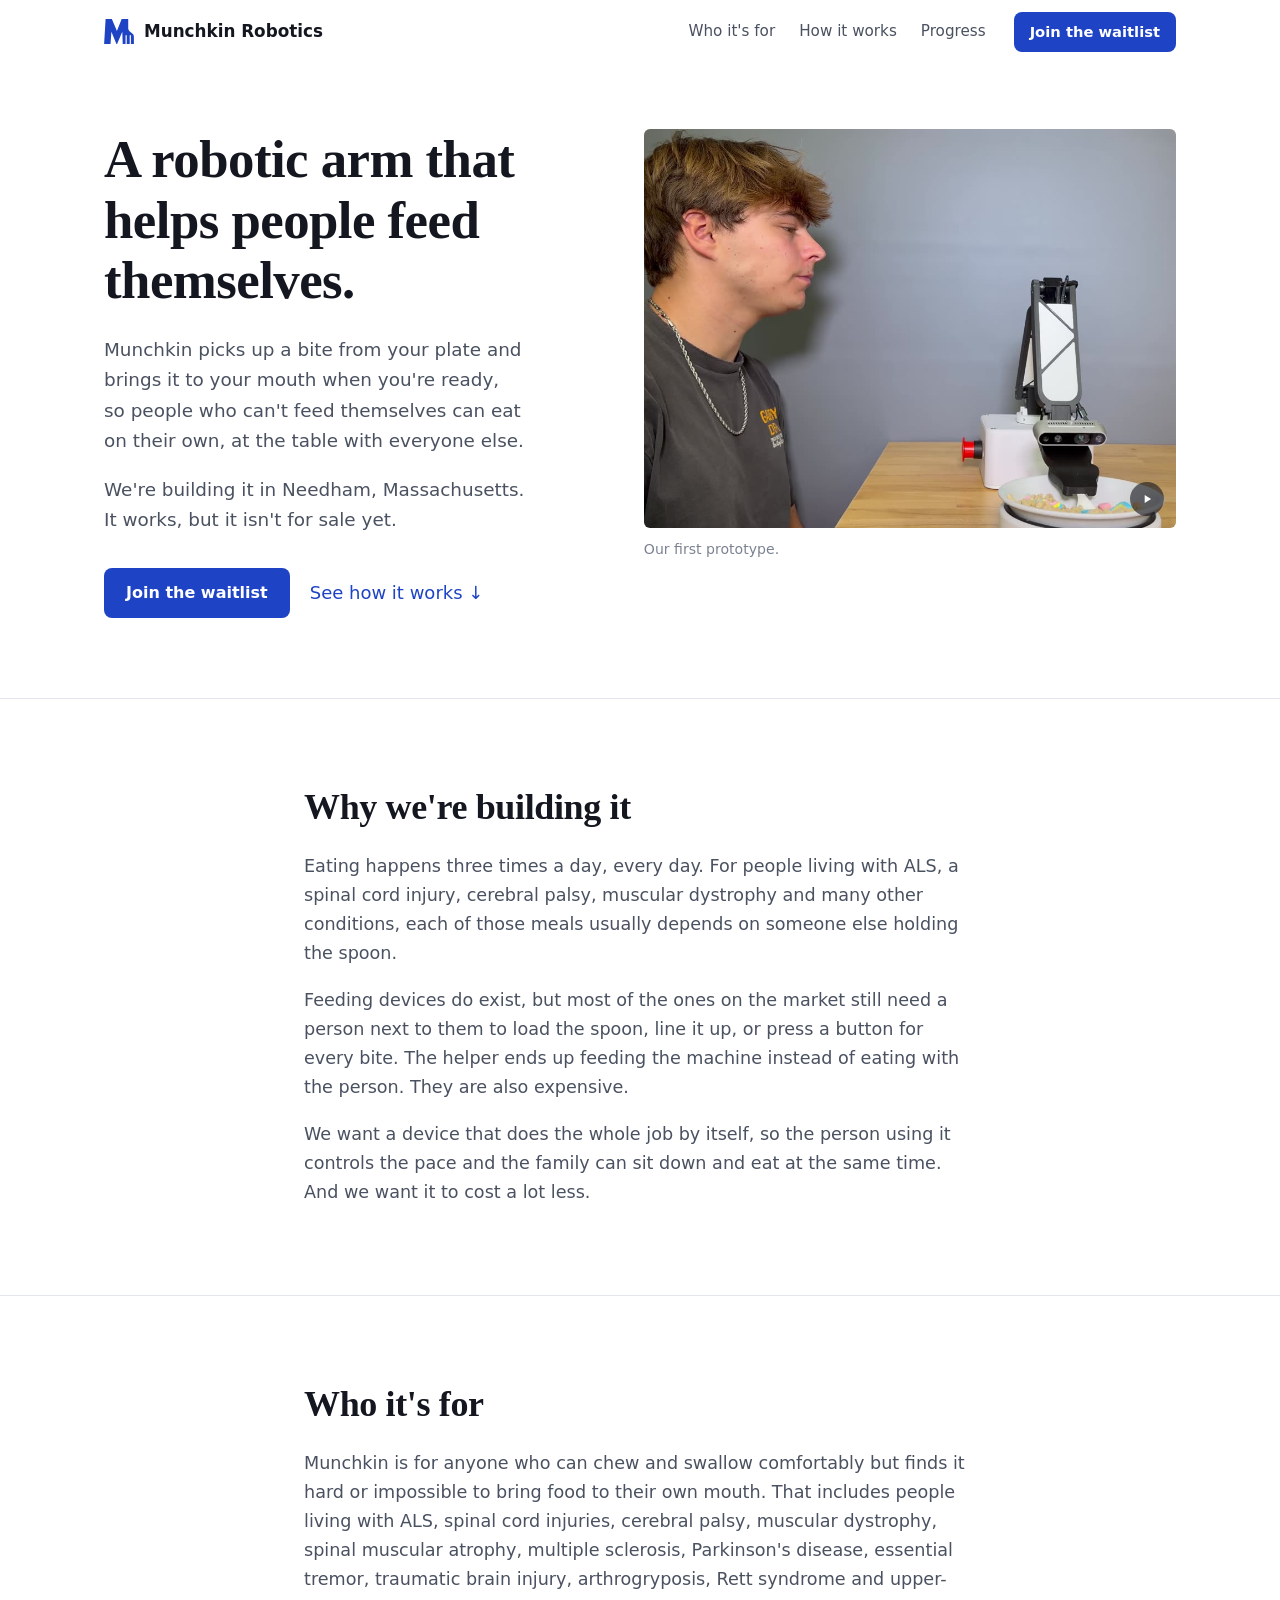
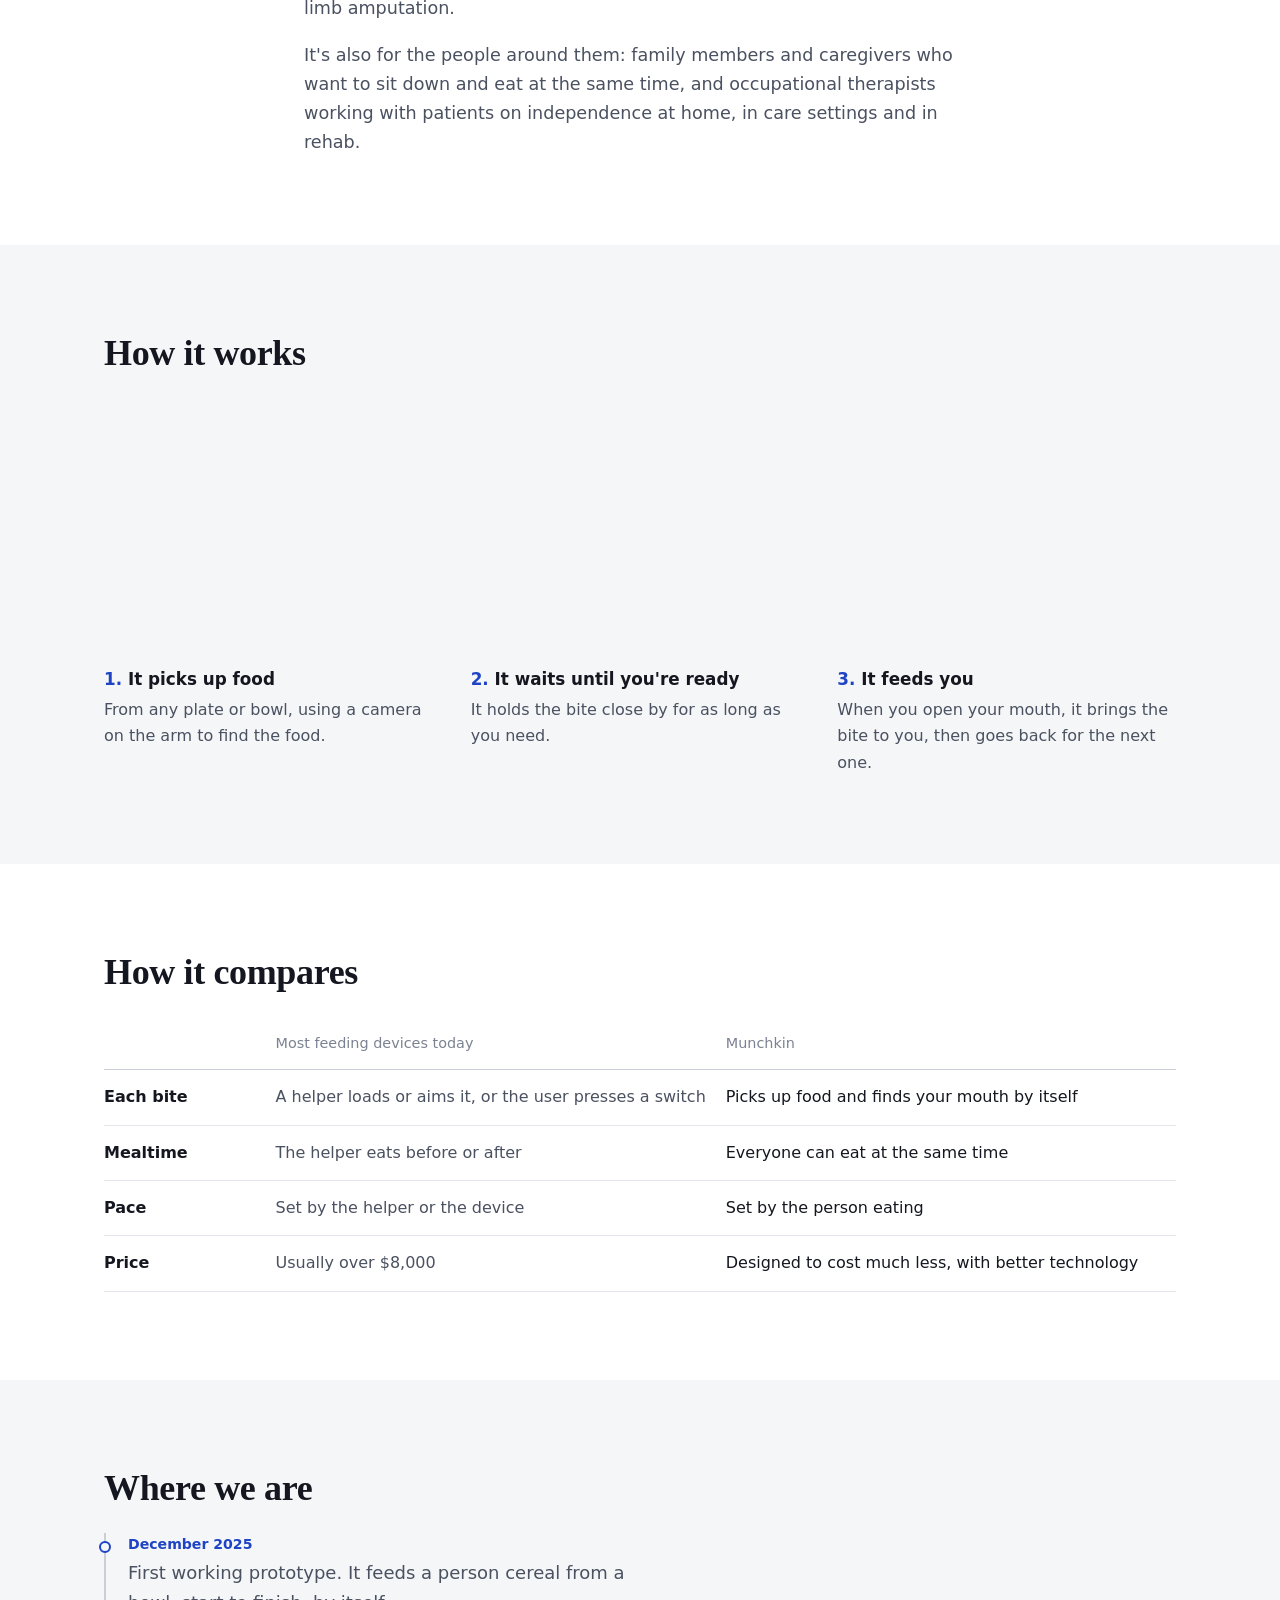
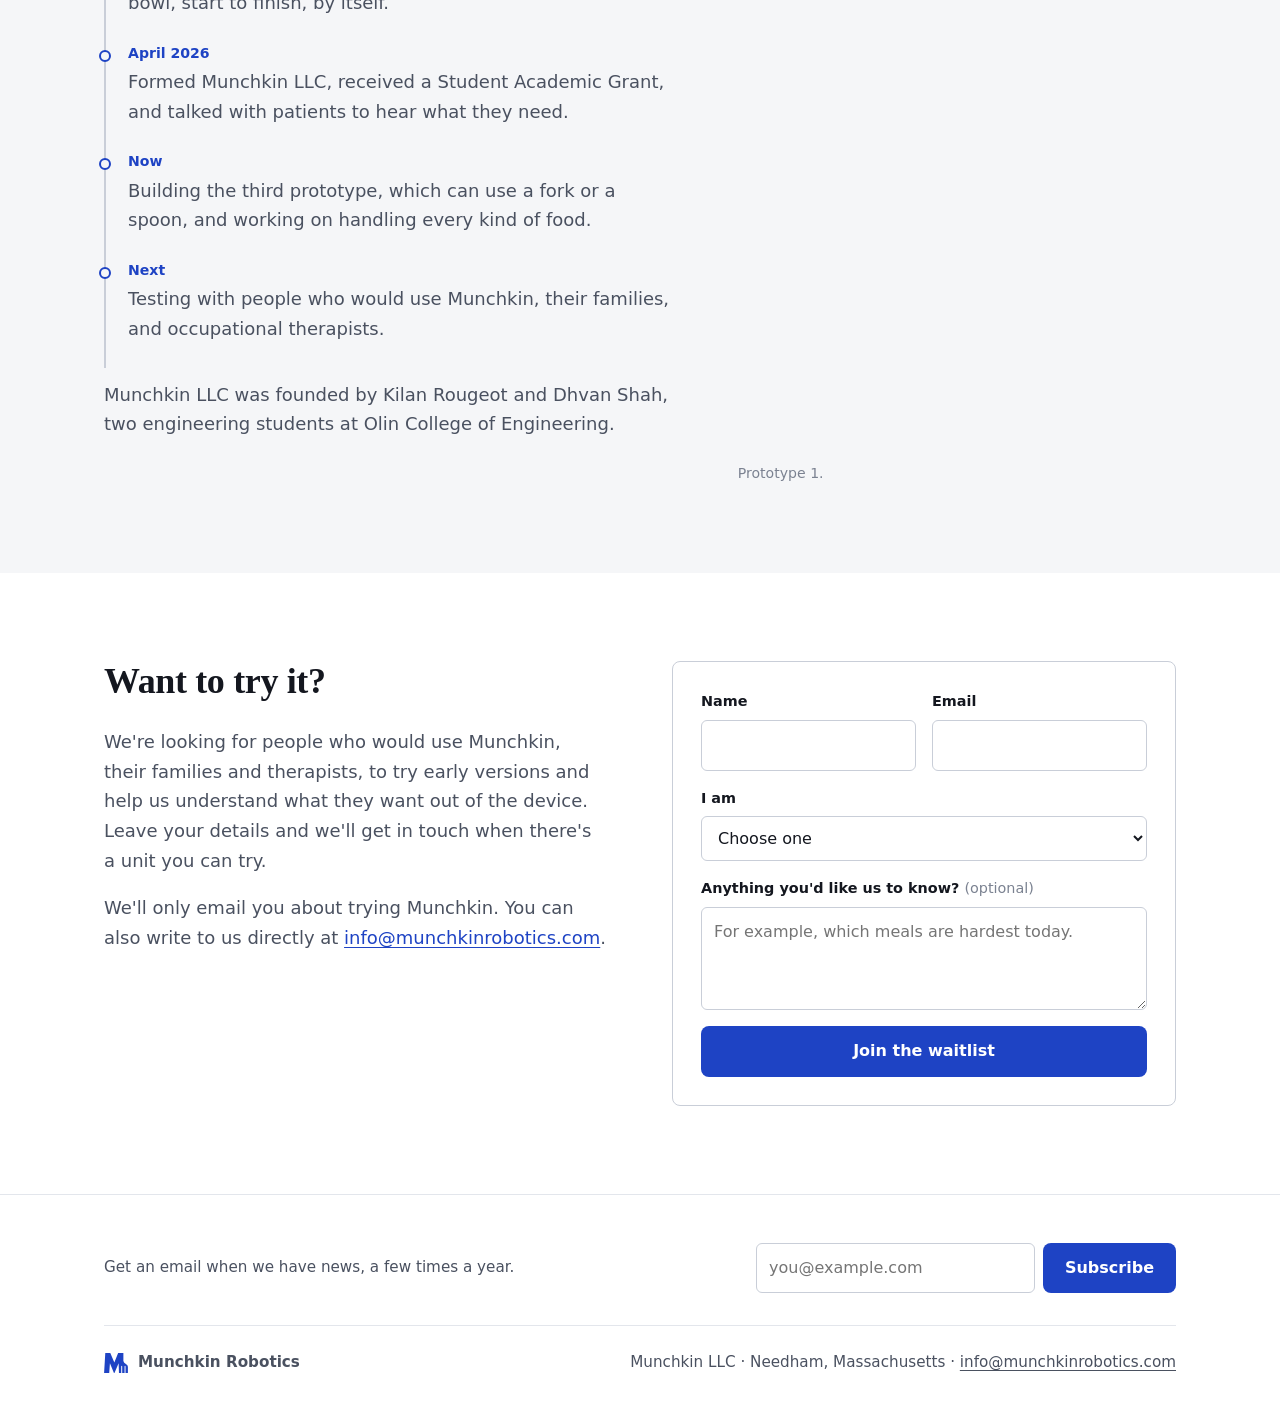
==== commit 510f0ee2: "Make the redesign the main page; old design at /aislopversion; Dhvan's steps, copy edits Co-Authored" ====
--- a/web2/index.html
+++ b/web2/index.html
@@ -1,244 +1 @@
-<!DOCTYPE html>
-<html lang="en">
-<head>
-  <meta charset="UTF-8" />
-  <meta name="viewport" content="width=device-width, initial-scale=1.0" />
-  <title>Munchkin Robotics — a robotic arm that helps people feed themselves</title>
-  <meta name="description" content="Munchkin is a robotic feeding arm for people who can't easily lift a spoon. Two Olin College engineers are building it in Needham, MA. Join the waitlist to try an early version." />
-  <link rel="canonical" href="https://munchkinrobotics.com/" />
-  <meta name="robots" content="noindex, nofollow" />
-  <meta name="theme-color" content="#ffffff" />
-  <meta name="color-scheme" content="light only" />
-
-  <meta property="og:type" content="website" />
-  <meta property="og:site_name" content="Munchkin Robotics" />
-  <meta property="og:title" content="Munchkin Robotics" />
-  <meta property="og:description" content="A robotic arm that helps people with limited arm and hand movement feed themselves." />
-  <meta property="og:url" content="https://munchkinrobotics.com/" />
-  <meta property="og:image" content="https://munchkinrobotics.com/media/step-bite.jpg" />
-  <meta name="twitter:card" content="summary_large_image" />
-
-  <link rel="icon" type="image/svg+xml" href="../favicon-blue.svg?v=2" />
-  <link rel="preconnect" href="https://fonts.googleapis.com" />
-  <link rel="preconnect" href="https://fonts.gstatic.com" crossorigin />
-  <link href="https://fonts.googleapis.com/css2?family=Inter:wght@400;500;600&family=Source+Serif+4:opsz,wght@8..60,600&display=swap" rel="stylesheet" />
-  <link rel="stylesheet" href="styles.css?v=44bf8133" />
-
-  <script type="application/ld+json">
-  {
-    "@context": "https://schema.org",
-    "@type": "Organization",
-    "name": "Munchkin Robotics",
-    "legalName": "Munchkin LLC",
-    "url": "https://munchkinrobotics.com/",
-    "logo": "https://munchkinrobotics.com/favicon-blue.svg",
-    "email": "info@munchkinrobotics.com",
-    "address": { "@type": "PostalAddress", "addressLocality": "Needham", "addressRegion": "MA", "addressCountry": "US" },
-    "description": "Munchkin Robotics is building a robotic feeding arm for people with limited arm and hand movement."
-  }
-  </script>
-</head>
-<body>
-  <a class="skip" href="#main">Skip to content</a>
-
-  <header class="nav" id="nav">
-    <div class="wrap nav-inner">
-      <a href="#top" class="brand" aria-label="Munchkin Robotics, home">
-        <span class="brand-mark" aria-hidden="true"></span>
-        <span class="brand-name">Munchkin Robotics</span>
-      </a>
-      <nav class="nav-links" aria-label="Main">
-        <a href="#who">Who it's for</a>
-        <a href="#how">How it works</a>
-        <a href="#progress">Progress</a>
-      </nav>
-      <a href="#waitlist" class="btn btn-primary btn-sm nav-cta">Join the waitlist</a>
-      <button class="menu-btn" id="menuBtn" type="button" aria-label="Open menu" aria-expanded="false" aria-controls="mobileMenu">
-        <span></span><span></span>
-      </button>
-    </div>
-  </header>
-  <div class="mobile-menu" id="mobileMenu" hidden>
-    <nav class="wrap" aria-label="Mobile">
-      <a href="#who">Who it's for</a>
-      <a href="#how">How it works</a>
-      <a href="#progress">Progress</a>
-      <a href="#waitlist" class="btn btn-primary btn-block">Join the waitlist</a>
-    </nav>
-  </div>
-
-  <main id="main">
-
-    <section class="hero" id="top">
-      <div class="wrap hero-grid">
-        <div class="hero-copy">
-          <h1>A robotic arm that helps people feed themselves.</h1>
-          <p class="lede">Munchkin picks up a bite from your plate and brings it to your mouth when you're ready, so people who can't easily lift a spoon can eat on their own, at the table with everyone else.</p>
-          <p class="lede">We're building it in Needham, Massachusetts. It works, but it isn't for sale yet.</p>
-          <div class="hero-actions">
-            <a href="#waitlist" class="btn btn-primary">Join the waitlist</a>
-            <a href="#how" class="text-link">See how it works &darr;</a>
-          </div>
-        </div>
-        <figure class="hero-media">
-          <div class="video-frame">
-            <video id="heroVideo" src="../media/hero-loop.mp4" poster="../media/hero-poster.jpg" muted loop playsinline preload="metadata" aria-label="The Munchkin prototype scooping cereal and bringing the spoon to a person's mouth"></video>
-            <button class="video-toggle" id="heroToggle" type="button" aria-label="Pause video">
-              <svg class="i-pause" width="14" height="14" viewBox="0 0 24 24" aria-hidden="true"><path d="M6 5h4v14H6zM14 5h4v14h-4z" fill="currentColor"/></svg>
-              <svg class="i-play" width="14" height="14" viewBox="0 0 24 24" aria-hidden="true"><path d="M8 5v14l11-7z" fill="currentColor"/></svg>
-            </button>
-          </div>
-          <figcaption>Our first prototype, January 2026.</figcaption>
-        </figure>
-      </div>
-    </section>
-
-    <section class="section section-rule" id="why">
-      <div class="wrap prose">
-        <h2>Why we're building it</h2>
-        <p>Eating happens three times a day, every day. For people living with ALS, a spinal cord injury, cerebral palsy, muscular dystrophy and many other conditions, each of those meals usually depends on someone else holding the spoon.</p>
-        <p>Feeding devices do exist, but most of the ones on the market still need a person next to them to load the spoon, line it up, or press a button for every bite. The helper ends up feeding the machine instead of eating with the person. They are also expensive.</p>
-        <p>We want a device that does the whole job by itself, so the person using it controls the pace and the family can sit down and eat at the same time. And we want it to cost a lot less.</p>
-      </div>
-    </section>
-
-    <section class="section section-rule" id="who">
-      <div class="wrap prose">
-        <h2>Who it's for</h2>
-        <p>Munchkin is for anyone who can chew and swallow comfortably but finds it hard or impossible to bring food to their own mouth. That includes people living with ALS, spinal cord injuries, cerebral palsy, muscular dystrophy, spinal muscular atrophy, multiple sclerosis, Parkinson's disease, essential tremor, traumatic brain injury, arthrogryposis, Rett syndrome and upper-limb amputation.</p>
-        <p>It's also for the people around them: family members and caregivers who want to sit down and eat at the same time, and occupational therapists working with patients on independence at home, in care settings and in rehab.</p>
-      </div>
-    </section>
-
-    <section class="section section-soft" id="how">
-      <div class="wrap">
-        <h2>How it works</h2>
-        <ol class="steps">
-          <li>
-            <img src="../media/step-scoop.jpg" width="900" height="675" loading="lazy" alt="The arm folded over the bowl with the spoon in the cereal." />
-            <h3>It scoops a bite</h3>
-            <p>A camera on the arm finds the food on the plate or in the bowl.</p>
-          </li>
-          <li>
-            <img src="../media/step-bring.jpg" width="900" height="675" loading="lazy" alt="The arm unfolding and raising the spoon toward the person's open mouth." />
-            <h3>It brings it to you</h3>
-            <p>The same camera follows your face, so the spoon goes to your mouth even if you move.</p>
-          </li>
-          <li>
-            <img src="../media/step-bite.jpg" width="900" height="675" loading="lazy" alt="The spoon held at the person's mouth while they take the bite." />
-            <h3>It waits for you</h3>
-            <p>It holds still until you've taken the bite, then goes back for the next one.</p>
-          </li>
-        </ol>
-      </div>
-    </section>
-
-    <section class="section" id="compare">
-      <div class="wrap">
-        <h2>How it compares</h2>
-        <div class="table-wrap">
-          <table class="compare">
-            <thead>
-              <tr><th scope="col"></th><th scope="col">Most feeding devices today</th><th scope="col">Munchkin</th></tr>
-            </thead>
-            <tbody>
-              <tr><th scope="row">Each bite</th><td data-label="Today">A helper loads or aims it, or the user presses a switch</td><td data-label="Munchkin">Picks up food and finds your mouth by itself</td></tr>
-              <tr><th scope="row">Mealtime</th><td data-label="Today">The helper eats before or after</td><td data-label="Munchkin">Everyone can eat at the same time</td></tr>
-              <tr><th scope="row">Pace</th><td data-label="Today">Set by the helper or the device</td><td data-label="Munchkin">Set by the person eating</td></tr>
-              <tr><th scope="row">Price</th><td data-label="Today">Usually over $8,000</td><td data-label="Munchkin">Designed to cost much less, with better technology</td></tr>
-            </tbody>
-          </table>
-        </div>
-        <p class="note">Munchkin is still a prototype, so the Munchkin column is what we're building toward and testing, not a finished product.</p>
-      </div>
-    </section>
-
-    <section class="section section-soft" id="progress">
-      <div class="wrap progress-grid">
-        <div>
-          <h2>Where we are</h2>
-          <ul class="timeline">
-            <li><span class="when">January 2026</span><span class="what">First working prototype. It feeds a person cereal from a bowl, start to finish, by itself.</span></li>
-            <li><span class="when">April 2026</span><span class="what">Formed Munchkin LLC and received a Student Academic Grant to keep building.</span></li>
-            <li><span class="when">Now</span><span class="what">Designing the second prototype, with a stronger arm and new motors.</span></li>
-            <li><span class="when">Next</span><span class="what">Testing with people who would use Munchkin every day, their families, and occupational therapists.</span></li>
-          </ul>
-          <p class="who">Munchkin is Kilan Rougeot and Dhvan Shah, two engineering students at Olin College of Engineering.</p>
-        </div>
-        <figure class="progress-photo">
-          <img src="../media/prototype-1.jpg" width="900" height="1200" loading="lazy" alt="The first Munchkin prototype: a white base with a red stop button and a black folding arm holding a spoon of cereal." />
-          <figcaption>Prototype 1.</figcaption>
-        </figure>
-      </div>
-    </section>
-
-    <section class="section" id="waitlist">
-      <div class="wrap waitlist-grid">
-        <div class="waitlist-copy">
-          <h2>Want to try it?</h2>
-          <p>We're looking for people who would use Munchkin, and their families and therapists, to try early versions and tell us what's wrong with them. Leave your details and we'll get in touch when there's a unit you can try.</p>
-          <p>We'll only email you about trying Munchkin. You can also write to us directly at <a href="mailto:info@munchkinrobotics.com">info@munchkinrobotics.com</a>.</p>
-        </div>
-        <form class="form form-card js-form" action="https://formspree.io/f/xoevbzvy" method="POST" data-success="Thanks, you're on the list. We'll be in touch when there's a unit you can try.">
-          <input type="hidden" name="form" value="Waitlist" />
-          <input type="hidden" name="_subject" value="Munchkin waitlist signup" />
-          <input type="text" name="_gotcha" class="hp" tabindex="-1" autocomplete="off" aria-hidden="true" />
-          <div class="field-row">
-            <div class="field">
-              <label for="wl-name">Name</label>
-              <input id="wl-name" name="name" type="text" autocomplete="name" required />
-            </div>
-            <div class="field">
-              <label for="wl-email">Email</label>
-              <input id="wl-email" name="email" type="email" autocomplete="email" required />
-            </div>
-          </div>
-          <div class="field">
-            <label for="wl-role">I am</label>
-            <select id="wl-role" name="role" required>
-              <option value="" disabled selected>Choose one</option>
-              <option>Someone who would use Munchkin</option>
-              <option>A family member or caregiver</option>
-              <option>A clinician or therapist</option>
-              <option>Other</option>
-            </select>
-          </div>
-          <div class="field">
-            <label for="wl-note">Anything you'd like us to know? <span class="optional">(optional)</span></label>
-            <textarea id="wl-note" name="note" rows="3" placeholder="For example, which meals are hardest today."></textarea>
-          </div>
-          <button type="submit" class="btn btn-primary btn-block">Join the waitlist</button>
-          <p class="form-error" role="alert" hidden>Something went wrong. Please try again, or email us at <a href="mailto:info@munchkinrobotics.com">info@munchkinrobotics.com</a>.</p>
-        </form>
-      </div>
-    </section>
-
-  </main>
-
-  <footer class="footer">
-    <div class="wrap">
-      <div class="newsletter">
-        <p class="newsletter-text">Get an email when we have news, a few times a year.</p>
-        <form class="newsletter-form js-form" action="https://formspree.io/f/mgavqbvd" method="POST" data-success="Thanks, you're subscribed.">
-          <input type="hidden" name="form" value="Newsletter" />
-          <input type="hidden" name="_subject" value="Munchkin newsletter signup" />
-          <input type="text" name="_gotcha" class="hp" tabindex="-1" autocomplete="off" aria-hidden="true" />
-          <label for="nl-email" class="sr-only">Email address</label>
-          <input id="nl-email" name="email" type="email" autocomplete="email" placeholder="you@example.com" required />
-          <button type="submit" class="btn btn-primary">Subscribe</button>
-          <p class="form-error" role="alert" hidden>Something went wrong. Please try again.</p>
-        </form>
-      </div>
-      <div class="footer-bottom">
-        <a href="#top" class="brand brand-footer" aria-label="Back to top">
-          <span class="brand-mark" aria-hidden="true"></span>
-          <span class="brand-name">Munchkin Robotics</span>
-        </a>
-        <p>Munchkin LLC &middot; Needham, Massachusetts &middot; <a href="mailto:info@munchkinrobotics.com">info@munchkinrobotics.com</a></p>
-      </div>
-    </div>
-  </footer>
-
-  <script src="script.js?v=1e1c16ef"></script>
-</body>
-</html>
+<!DOCTYPE html><html lang="en"><head><meta charset="UTF-8"><meta name="robots" content="noindex"><meta http-equiv="refresh" content="0; url=/"><link rel="canonical" href="https://munchkinrobotics.com/"><title>Munchkin Robotics</title></head><body><a href="/">munchkinrobotics.com</a></body></html>
